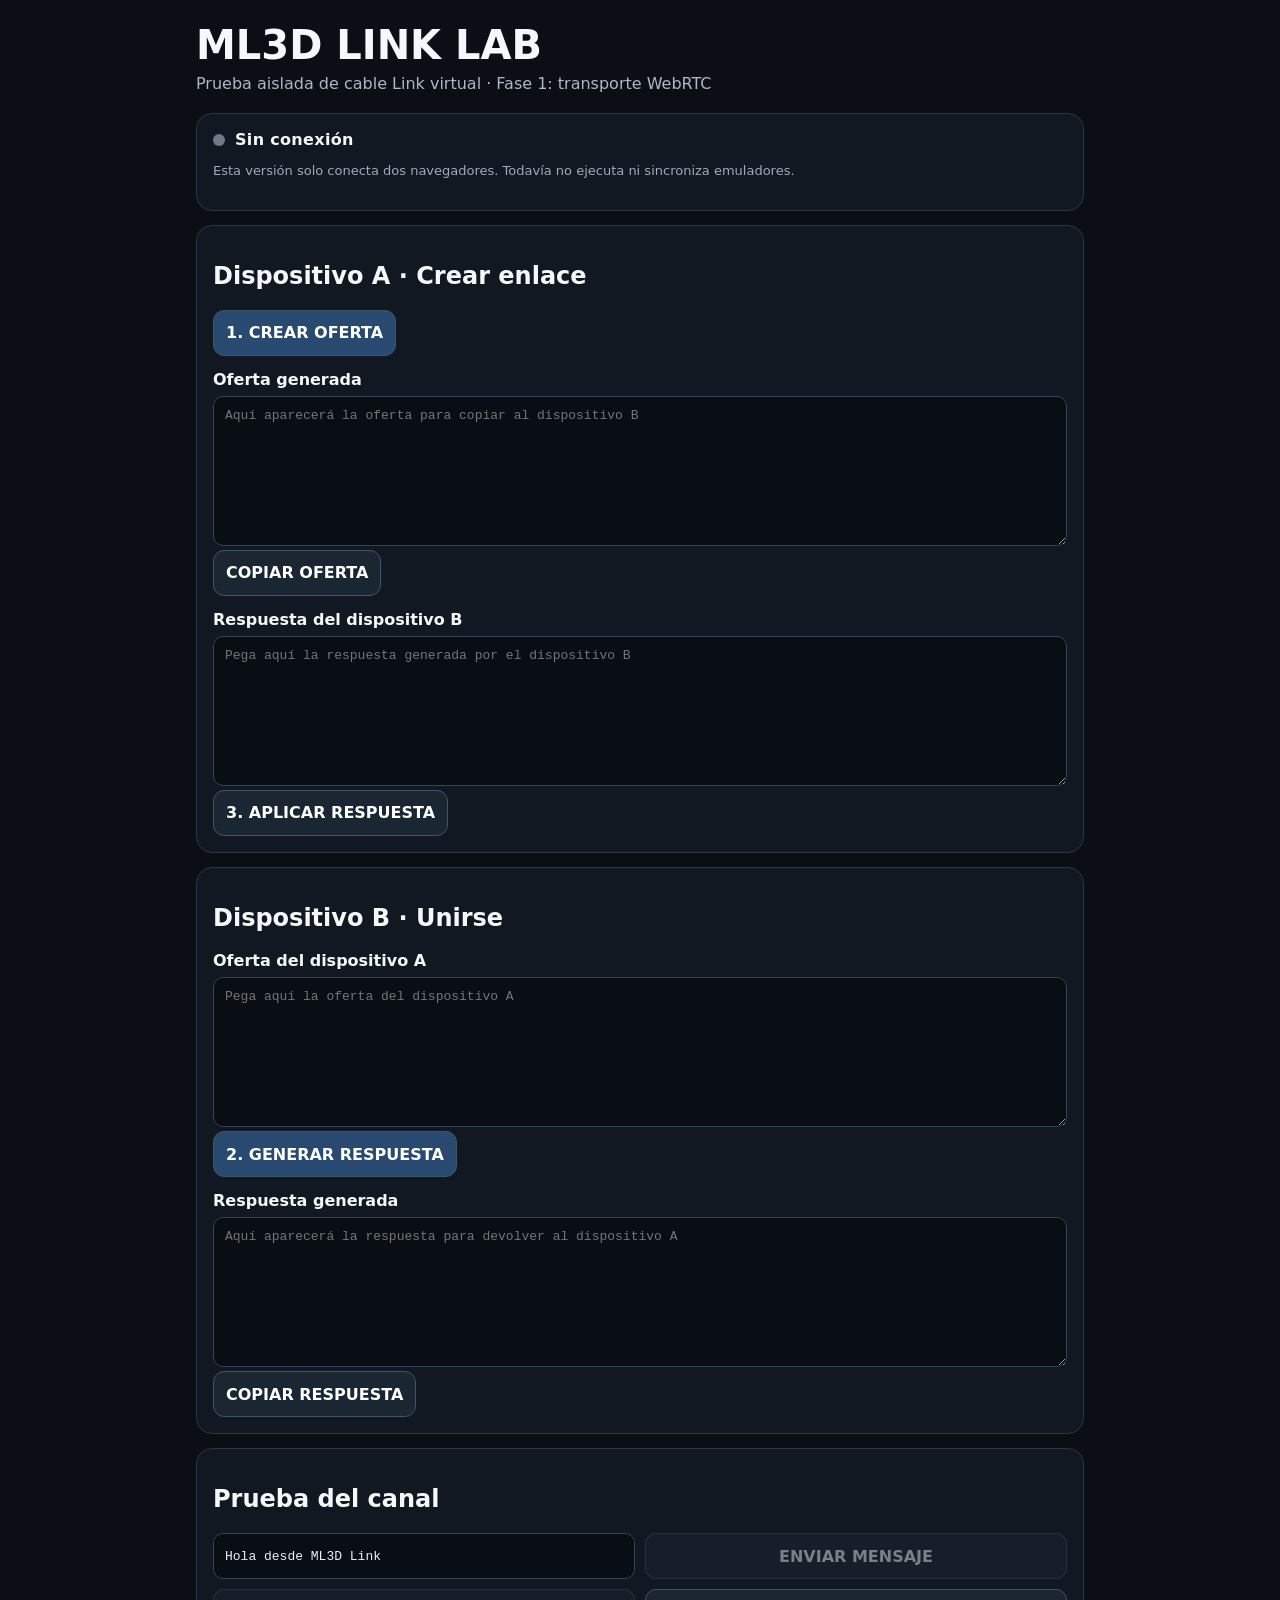
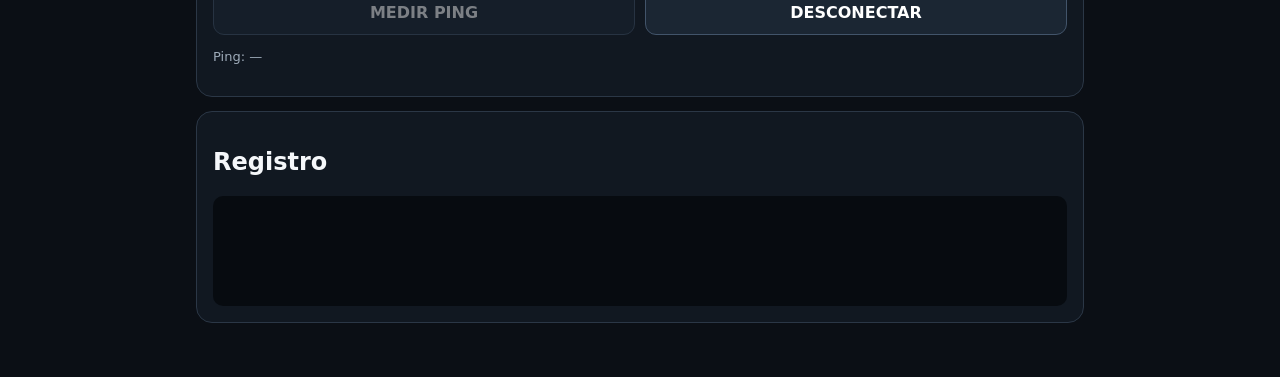
==== link-lab/index.html @ e680fbd0 "Añade interfaz inicial de ML3D Link Lab" ====
<!doctype html>
<html lang="es">
<head>
  <meta charset="utf-8">
  <meta name="viewport" content="width=device-width,initial-scale=1,viewport-fit=cover">
  <meta name="theme-color" content="#0b0f15">
  <title>ML3D Link Lab</title>
  <style>
    * { box-sizing: border-box; }
    body {
      margin: 0;
      min-height: 100vh;
      font-family: system-ui, -apple-system, BlinkMacSystemFont, "Segoe UI", sans-serif;
      background: #0b0f15;
      color: #f5f7fa;
    }
    main { width: min(920px, 100%); margin: 0 auto; padding: 22px 16px 40px; }
    h1 { margin: 0 0 6px; font-size: clamp(25px, 6vw, 40px); }
    .subtitle { margin: 0 0 20px; color: #aeb8c5; }
    .card {
      border: 1px solid #2b3746;
      border-radius: 16px;
      background: #111821;
      padding: 16px;
      margin: 14px 0;
    }
    .status {
      display: flex;
      align-items: center;
      gap: 10px;
      font-weight: 800;
      letter-spacing: .02em;
    }
    .dot { width: 12px; height: 12px; border-radius: 50%; background: #707986; }
    body[data-link-state="connecting"] .dot { background: #e6b84b; }
    body[data-link-state="connected"] .dot { background: #49c873; }
    body[data-link-state="error"] .dot { background: #df5a62; }
    .row { display: grid; grid-template-columns: repeat(2, minmax(0,1fr)); gap: 10px; }
    button {
      min-height: 46px;
      border: 1px solid #42546a;
      border-radius: 11px;
      background: #1b2633;
      color: white;
      font: inherit;
      font-weight: 750;
      padding: 10px 12px;
      cursor: pointer;
    }
    button.primary { background: #294a70; }
    button:disabled { opacity: .45; cursor: default; }
    textarea, input {
      width: 100%;
      border: 1px solid #344355;
      border-radius: 10px;
      background: #090e14;
      color: #eaf1f8;
      font: 13px ui-monospace, SFMono-Regular, Menlo, Consolas, monospace;
      padding: 11px;
    }
    textarea { min-height: 150px; resize: vertical; }
    label { display: block; margin: 14px 0 7px; font-weight: 700; }
    .hint { color: #9eabb9; font-size: 13px; line-height: 1.45; }
    #log {
      min-height: 110px;
      max-height: 260px;
      overflow: auto;
      white-space: pre-wrap;
      background: #070b10;
      border-radius: 10px;
      padding: 11px;
      color: #a9d3ff;
      font: 12px ui-monospace, SFMono-Regular, Menlo, Consolas, monospace;
    }
    @media (max-width: 640px) { .row { grid-template-columns: 1fr; } }
  </style>
</head>
<body data-link-state="idle">
<main>
  <h1>ML3D LINK LAB</h1>
  <p class="subtitle">Prueba aislada de cable Link virtual · Fase 1: transporte WebRTC</p>

  <section class="card">
    <div class="status"><span class="dot"></span><span id="statusText">Sin conexión</span></div>
    <p class="hint">Esta versión solo conecta dos navegadores. Todavía no ejecuta ni sincroniza emuladores.</p>
  </section>

  <section class="card">
    <h2>Dispositivo A · Crear enlace</h2>
    <button id="createOffer" class="primary">1. CREAR OFERTA</button>
    <label for="localOffer">Oferta generada</label>
    <textarea id="localOffer" readonly placeholder="Aquí aparecerá la oferta para copiar al dispositivo B"></textarea>
    <button id="copyOffer">COPIAR OFERTA</button>

    <label for="remoteAnswer">Respuesta del dispositivo B</label>
    <textarea id="remoteAnswer" placeholder="Pega aquí la respuesta generada por el dispositivo B"></textarea>
    <button id="applyAnswer">3. APLICAR RESPUESTA</button>
  </section>

  <section class="card">
    <h2>Dispositivo B · Unirse</h2>
    <label for="remoteOffer">Oferta del dispositivo A</label>
    <textarea id="remoteOffer" placeholder="Pega aquí la oferta del dispositivo A"></textarea>
    <button id="createAnswer" class="primary">2. GENERAR RESPUESTA</button>

    <label for="localAnswer">Respuesta generada</label>
    <textarea id="localAnswer" readonly placeholder="Aquí aparecerá la respuesta para devolver al dispositivo A"></textarea>
    <button id="copyAnswer">COPIAR RESPUESTA</button>
  </section>

  <section class="card">
    <h2>Prueba del canal</h2>
    <div class="row">
      <input id="message" value="Hola desde ML3D Link" aria-label="Mensaje de prueba">
      <button id="send" disabled>ENVIAR MENSAJE</button>
    </div>
    <div class="row" style="margin-top:10px">
      <button id="ping" disabled>MEDIR PING</button>
      <button id="disconnect">DESCONECTAR</button>
    </div>
    <p id="pingResult" class="hint">Ping: —</p>
  </section>

  <section class="card">
    <h2>Registro</h2>
    <div id="log"></div>
  </section>
</main>
<script src="link-lab.js?v=1"></script>
</body>
</html>
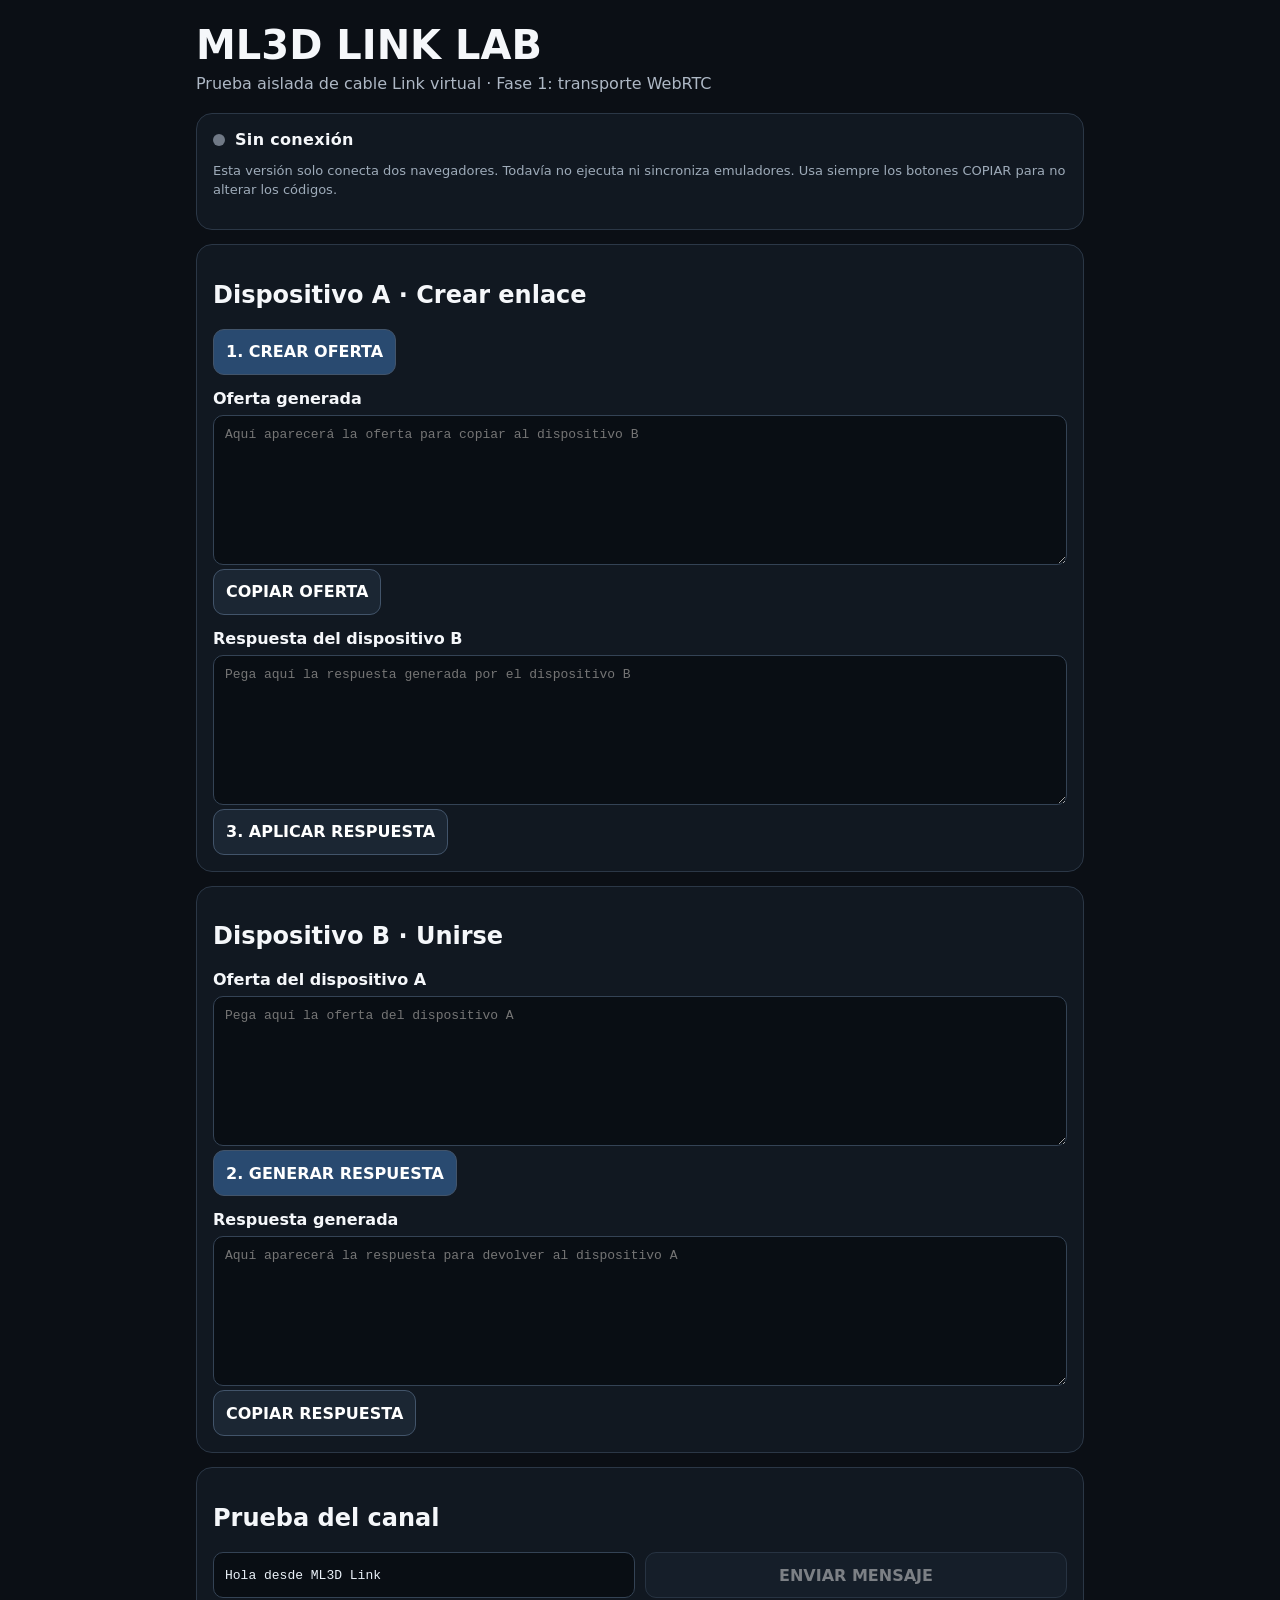
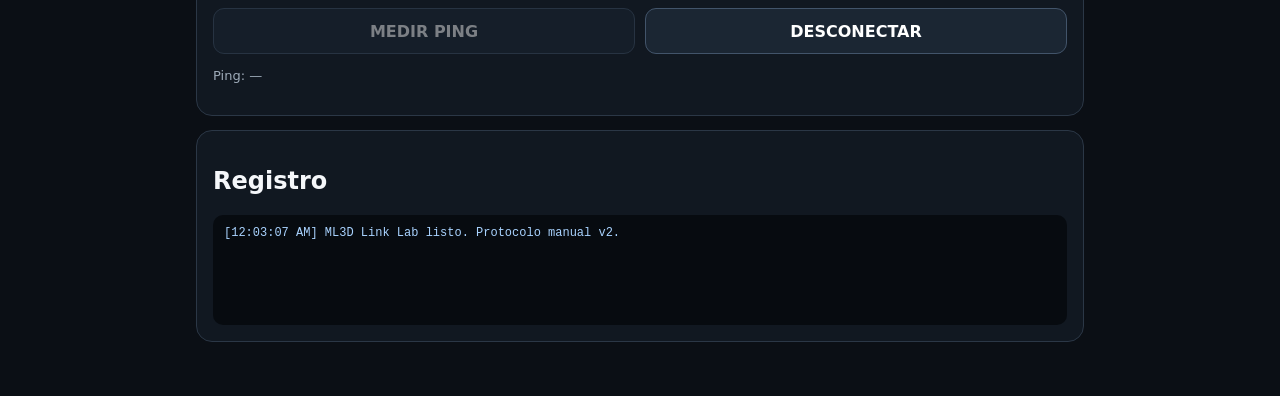
==== commit e3a3be45: "Muestra errores detallados del enlace manual" ====
--- a/link-lab/index.html
+++ b/link-lab/index.html
@@ -61,6 +61,17 @@
     textarea { min-height: 150px; resize: vertical; }
     label { display: block; margin: 14px 0 7px; font-weight: 700; }
     .hint { color: #9eabb9; font-size: 13px; line-height: 1.45; }
+    .error-detail {
+      margin: 12px 0 0;
+      border: 1px solid #7f3f45;
+      border-radius: 10px;
+      background: #251216;
+      color: #ffc7cc;
+      padding: 10px 12px;
+      white-space: pre-wrap;
+      overflow-wrap: anywhere;
+      font: 12px ui-monospace, SFMono-Regular, Menlo, Consolas, monospace;
+    }
     #log {
       min-height: 110px;
       max-height: 260px;
@@ -82,7 +93,8 @@
 
   <section class="card">
     <div class="status"><span class="dot"></span><span id="statusText">Sin conexión</span></div>
-    <p class="hint">Esta versión solo conecta dos navegadores. Todavía no ejecuta ni sincroniza emuladores.</p>
+    <p id="errorDetail" class="error-detail" hidden></p>
+    <p class="hint">Esta versión solo conecta dos navegadores. Todavía no ejecuta ni sincroniza emuladores. Usa siempre los botones COPIAR para no alterar los códigos.</p>
   </section>
 
   <section class="card">
@@ -126,6 +138,6 @@
     <div id="log"></div>
   </section>
 </main>
-<script src="link-lab.js?v=1"></script>
+<script src="link-lab.js?v=2"></script>
 </body>
 </html>
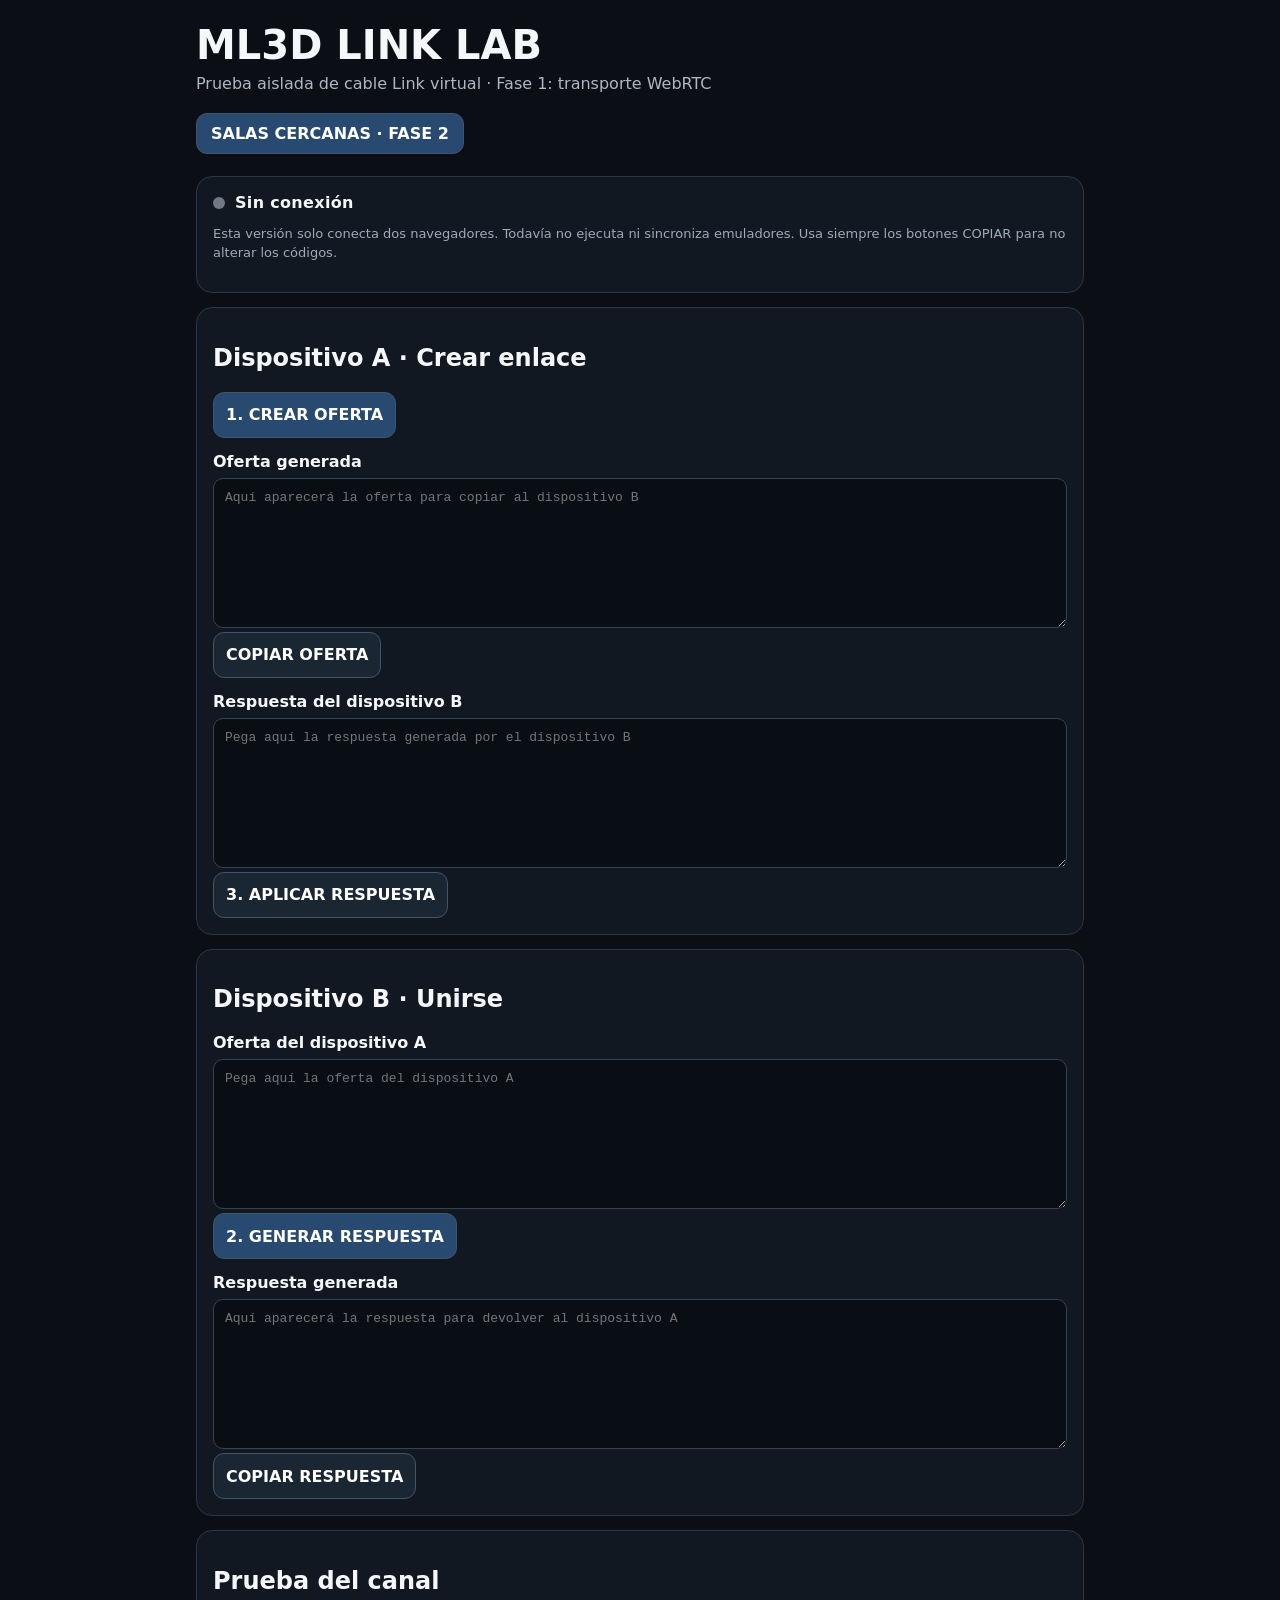
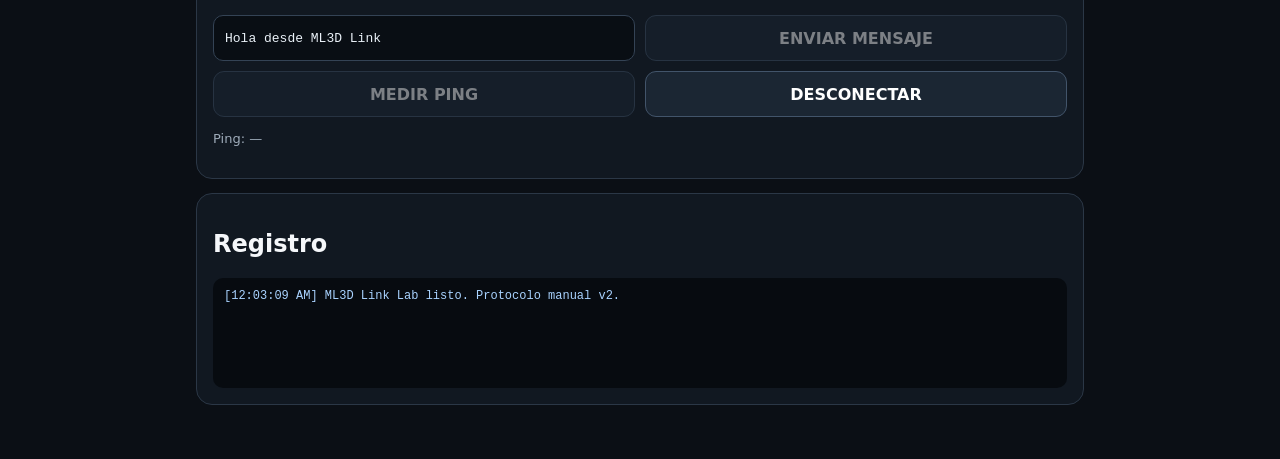
==== commit e08ee5a8: "Enlaza el modo de salas cercanas desde Link Lab" ====
--- a/link-lab/index.html
+++ b/link-lab/index.html
@@ -7,82 +7,27 @@
   <title>ML3D Link Lab</title>
   <style>
     * { box-sizing: border-box; }
-    body {
-      margin: 0;
-      min-height: 100vh;
-      font-family: system-ui, -apple-system, BlinkMacSystemFont, "Segoe UI", sans-serif;
-      background: #0b0f15;
-      color: #f5f7fa;
-    }
+    body { margin: 0; min-height: 100vh; font-family: system-ui, -apple-system, BlinkMacSystemFont, "Segoe UI", sans-serif; background: #0b0f15; color: #f5f7fa; }
     main { width: min(920px, 100%); margin: 0 auto; padding: 22px 16px 40px; }
     h1 { margin: 0 0 6px; font-size: clamp(25px, 6vw, 40px); }
     .subtitle { margin: 0 0 20px; color: #aeb8c5; }
-    .card {
-      border: 1px solid #2b3746;
-      border-radius: 16px;
-      background: #111821;
-      padding: 16px;
-      margin: 14px 0;
-    }
-    .status {
-      display: flex;
-      align-items: center;
-      gap: 10px;
-      font-weight: 800;
-      letter-spacing: .02em;
-    }
+    .card { border: 1px solid #2b3746; border-radius: 16px; background: #111821; padding: 16px; margin: 14px 0; }
+    .status { display: flex; align-items: center; gap: 10px; font-weight: 800; letter-spacing: .02em; }
     .dot { width: 12px; height: 12px; border-radius: 50%; background: #707986; }
     body[data-link-state="connecting"] .dot { background: #e6b84b; }
     body[data-link-state="connected"] .dot { background: #49c873; }
     body[data-link-state="error"] .dot { background: #df5a62; }
     .row { display: grid; grid-template-columns: repeat(2, minmax(0,1fr)); gap: 10px; }
-    button {
-      min-height: 46px;
-      border: 1px solid #42546a;
-      border-radius: 11px;
-      background: #1b2633;
-      color: white;
-      font: inherit;
-      font-weight: 750;
-      padding: 10px 12px;
-      cursor: pointer;
-    }
+    button { min-height: 46px; border: 1px solid #42546a; border-radius: 11px; background: #1b2633; color: white; font: inherit; font-weight: 750; padding: 10px 12px; cursor: pointer; }
     button.primary { background: #294a70; }
     button:disabled { opacity: .45; cursor: default; }
-    textarea, input {
-      width: 100%;
-      border: 1px solid #344355;
-      border-radius: 10px;
-      background: #090e14;
-      color: #eaf1f8;
-      font: 13px ui-monospace, SFMono-Regular, Menlo, Consolas, monospace;
-      padding: 11px;
-    }
+    textarea, input { width: 100%; border: 1px solid #344355; border-radius: 10px; background: #090e14; color: #eaf1f8; font: 13px ui-monospace, SFMono-Regular, Menlo, Consolas, monospace; padding: 11px; }
     textarea { min-height: 150px; resize: vertical; }
     label { display: block; margin: 14px 0 7px; font-weight: 700; }
     .hint { color: #9eabb9; font-size: 13px; line-height: 1.45; }
-    .error-detail {
-      margin: 12px 0 0;
-      border: 1px solid #7f3f45;
-      border-radius: 10px;
-      background: #251216;
-      color: #ffc7cc;
-      padding: 10px 12px;
-      white-space: pre-wrap;
-      overflow-wrap: anywhere;
-      font: 12px ui-monospace, SFMono-Regular, Menlo, Consolas, monospace;
-    }
-    #log {
-      min-height: 110px;
-      max-height: 260px;
-      overflow: auto;
-      white-space: pre-wrap;
-      background: #070b10;
-      border-radius: 10px;
-      padding: 11px;
-      color: #a9d3ff;
-      font: 12px ui-monospace, SFMono-Regular, Menlo, Consolas, monospace;
-    }
+    .error-detail { margin: 12px 0 0; border: 1px solid #7f3f45; border-radius: 10px; background: #251216; color: #ffc7cc; padding: 10px 12px; white-space: pre-wrap; overflow-wrap: anywhere; font: 12px ui-monospace, SFMono-Regular, Menlo, Consolas, monospace; }
+    .rooms-link { display:inline-block; margin:0 0 8px; border:1px solid #42546a; border-radius:11px; padding:10px 14px; background:#294a70; color:white; text-decoration:none; font-weight:800; }
+    #log { min-height: 110px; max-height: 260px; overflow: auto; white-space: pre-wrap; background: #070b10; border-radius: 10px; padding: 11px; color: #a9d3ff; font: 12px ui-monospace, SFMono-Regular, Menlo, Consolas, monospace; }
     @media (max-width: 640px) { .row { grid-template-columns: 1fr; } }
   </style>
 </head>
@@ -90,6 +35,7 @@
 <main>
   <h1>ML3D LINK LAB</h1>
   <p class="subtitle">Prueba aislada de cable Link virtual · Fase 1: transporte WebRTC</p>
+  <a class="rooms-link" href="rooms.html">SALAS CERCANAS · FASE 2</a>
 
   <section class="card">
     <div class="status"><span class="dot"></span><span id="statusText">Sin conexión</span></div>
@@ -103,7 +49,6 @@
     <label for="localOffer">Oferta generada</label>
     <textarea id="localOffer" readonly placeholder="Aquí aparecerá la oferta para copiar al dispositivo B"></textarea>
     <button id="copyOffer">COPIAR OFERTA</button>
-
     <label for="remoteAnswer">Respuesta del dispositivo B</label>
     <textarea id="remoteAnswer" placeholder="Pega aquí la respuesta generada por el dispositivo B"></textarea>
     <button id="applyAnswer">3. APLICAR RESPUESTA</button>
@@ -114,7 +59,6 @@
     <label for="remoteOffer">Oferta del dispositivo A</label>
     <textarea id="remoteOffer" placeholder="Pega aquí la oferta del dispositivo A"></textarea>
     <button id="createAnswer" class="primary">2. GENERAR RESPUESTA</button>
-
     <label for="localAnswer">Respuesta generada</label>
     <textarea id="localAnswer" readonly placeholder="Aquí aparecerá la respuesta para devolver al dispositivo A"></textarea>
     <button id="copyAnswer">COPIAR RESPUESTA</button>
@@ -122,21 +66,11 @@
 
   <section class="card">
     <h2>Prueba del canal</h2>
-    <div class="row">
-      <input id="message" value="Hola desde ML3D Link" aria-label="Mensaje de prueba">
-      <button id="send" disabled>ENVIAR MENSAJE</button>
-    </div>
-    <div class="row" style="margin-top:10px">
-      <button id="ping" disabled>MEDIR PING</button>
-      <button id="disconnect">DESCONECTAR</button>
-    </div>
+    <div class="row"><input id="message" value="Hola desde ML3D Link" aria-label="Mensaje de prueba"><button id="send" disabled>ENVIAR MENSAJE</button></div>
+    <div class="row" style="margin-top:10px"><button id="ping" disabled>MEDIR PING</button><button id="disconnect">DESCONECTAR</button></div>
     <p id="pingResult" class="hint">Ping: —</p>
   </section>
-
-  <section class="card">
-    <h2>Registro</h2>
-    <div id="log"></div>
-  </section>
+  <section class="card"><h2>Registro</h2><div id="log"></div></section>
 </main>
 <script src="link-lab.js?v=2"></script>
 </body>
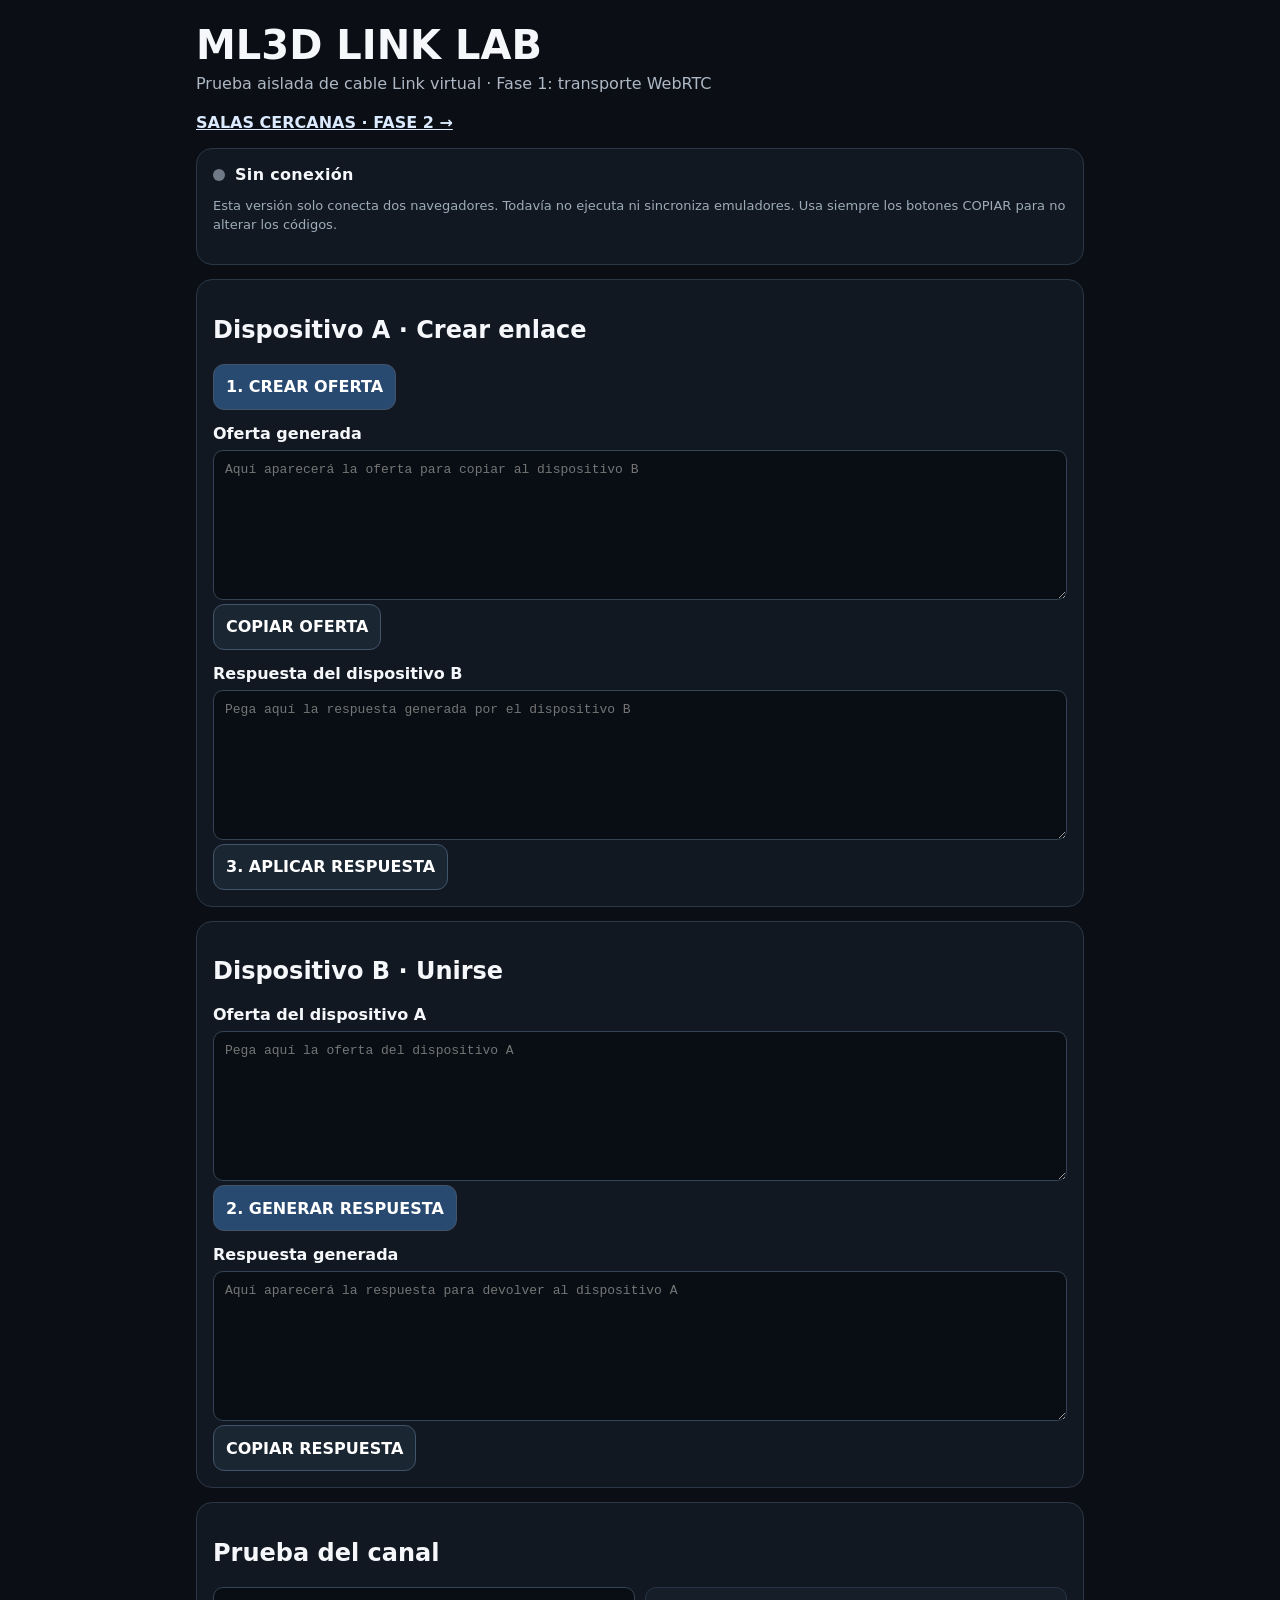
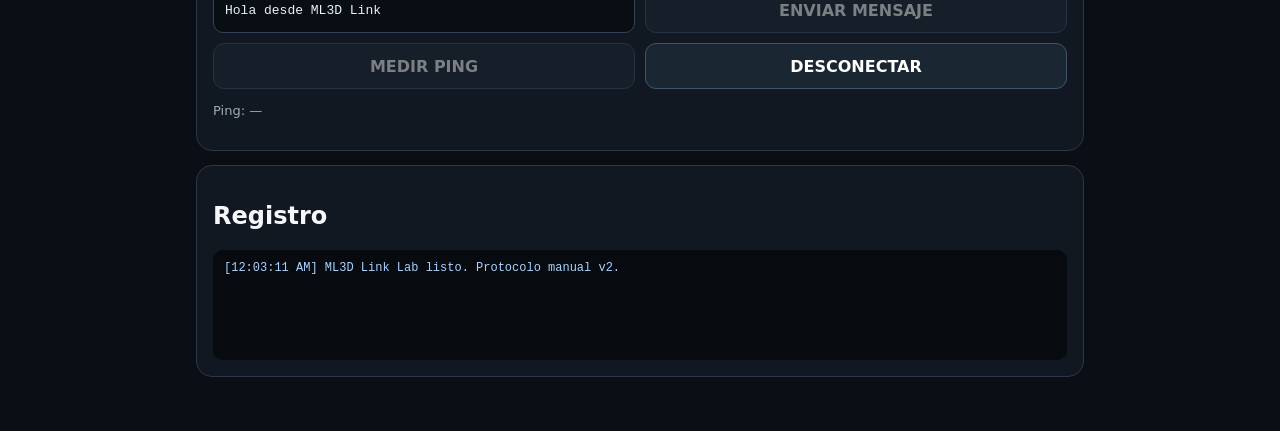
==== commit 7b4abb9a: "Reduce el cambio del enlace a salas cercanas" ====
--- a/link-lab/index.html
+++ b/link-lab/index.html
@@ -7,27 +7,82 @@
   <title>ML3D Link Lab</title>
   <style>
     * { box-sizing: border-box; }
-    body { margin: 0; min-height: 100vh; font-family: system-ui, -apple-system, BlinkMacSystemFont, "Segoe UI", sans-serif; background: #0b0f15; color: #f5f7fa; }
+    body {
+      margin: 0;
+      min-height: 100vh;
+      font-family: system-ui, -apple-system, BlinkMacSystemFont, "Segoe UI", sans-serif;
+      background: #0b0f15;
+      color: #f5f7fa;
+    }
     main { width: min(920px, 100%); margin: 0 auto; padding: 22px 16px 40px; }
     h1 { margin: 0 0 6px; font-size: clamp(25px, 6vw, 40px); }
     .subtitle { margin: 0 0 20px; color: #aeb8c5; }
-    .card { border: 1px solid #2b3746; border-radius: 16px; background: #111821; padding: 16px; margin: 14px 0; }
-    .status { display: flex; align-items: center; gap: 10px; font-weight: 800; letter-spacing: .02em; }
+    .card {
+      border: 1px solid #2b3746;
+      border-radius: 16px;
+      background: #111821;
+      padding: 16px;
+      margin: 14px 0;
+    }
+    .status {
+      display: flex;
+      align-items: center;
+      gap: 10px;
+      font-weight: 800;
+      letter-spacing: .02em;
+    }
     .dot { width: 12px; height: 12px; border-radius: 50%; background: #707986; }
     body[data-link-state="connecting"] .dot { background: #e6b84b; }
     body[data-link-state="connected"] .dot { background: #49c873; }
     body[data-link-state="error"] .dot { background: #df5a62; }
     .row { display: grid; grid-template-columns: repeat(2, minmax(0,1fr)); gap: 10px; }
-    button { min-height: 46px; border: 1px solid #42546a; border-radius: 11px; background: #1b2633; color: white; font: inherit; font-weight: 750; padding: 10px 12px; cursor: pointer; }
+    button {
+      min-height: 46px;
+      border: 1px solid #42546a;
+      border-radius: 11px;
+      background: #1b2633;
+      color: white;
+      font: inherit;
+      font-weight: 750;
+      padding: 10px 12px;
+      cursor: pointer;
+    }
     button.primary { background: #294a70; }
     button:disabled { opacity: .45; cursor: default; }
-    textarea, input { width: 100%; border: 1px solid #344355; border-radius: 10px; background: #090e14; color: #eaf1f8; font: 13px ui-monospace, SFMono-Regular, Menlo, Consolas, monospace; padding: 11px; }
+    textarea, input {
+      width: 100%;
+      border: 1px solid #344355;
+      border-radius: 10px;
+      background: #090e14;
+      color: #eaf1f8;
+      font: 13px ui-monospace, SFMono-Regular, Menlo, Consolas, monospace;
+      padding: 11px;
+    }
     textarea { min-height: 150px; resize: vertical; }
     label { display: block; margin: 14px 0 7px; font-weight: 700; }
     .hint { color: #9eabb9; font-size: 13px; line-height: 1.45; }
-    .error-detail { margin: 12px 0 0; border: 1px solid #7f3f45; border-radius: 10px; background: #251216; color: #ffc7cc; padding: 10px 12px; white-space: pre-wrap; overflow-wrap: anywhere; font: 12px ui-monospace, SFMono-Regular, Menlo, Consolas, monospace; }
-    .rooms-link { display:inline-block; margin:0 0 8px; border:1px solid #42546a; border-radius:11px; padding:10px 14px; background:#294a70; color:white; text-decoration:none; font-weight:800; }
-    #log { min-height: 110px; max-height: 260px; overflow: auto; white-space: pre-wrap; background: #070b10; border-radius: 10px; padding: 11px; color: #a9d3ff; font: 12px ui-monospace, SFMono-Regular, Menlo, Consolas, monospace; }
+    .error-detail {
+      margin: 12px 0 0;
+      border: 1px solid #7f3f45;
+      border-radius: 10px;
+      background: #251216;
+      color: #ffc7cc;
+      padding: 10px 12px;
+      white-space: pre-wrap;
+      overflow-wrap: anywhere;
+      font: 12px ui-monospace, SFMono-Regular, Menlo, Consolas, monospace;
+    }
+    #log {
+      min-height: 110px;
+      max-height: 260px;
+      overflow: auto;
+      white-space: pre-wrap;
+      background: #070b10;
+      border-radius: 10px;
+      padding: 11px;
+      color: #a9d3ff;
+      font: 12px ui-monospace, SFMono-Regular, Menlo, Consolas, monospace;
+    }
     @media (max-width: 640px) { .row { grid-template-columns: 1fr; } }
   </style>
 </head>
@@ -35,7 +90,7 @@
 <main>
   <h1>ML3D LINK LAB</h1>
   <p class="subtitle">Prueba aislada de cable Link virtual · Fase 1: transporte WebRTC</p>
-  <a class="rooms-link" href="rooms.html">SALAS CERCANAS · FASE 2</a>
+  <p><a href="rooms.html" style="color:#dceaff;font-weight:800">SALAS CERCANAS · FASE 2 →</a></p>
 
   <section class="card">
     <div class="status"><span class="dot"></span><span id="statusText">Sin conexión</span></div>
@@ -49,6 +104,7 @@
     <label for="localOffer">Oferta generada</label>
     <textarea id="localOffer" readonly placeholder="Aquí aparecerá la oferta para copiar al dispositivo B"></textarea>
     <button id="copyOffer">COPIAR OFERTA</button>
+
     <label for="remoteAnswer">Respuesta del dispositivo B</label>
     <textarea id="remoteAnswer" placeholder="Pega aquí la respuesta generada por el dispositivo B"></textarea>
     <button id="applyAnswer">3. APLICAR RESPUESTA</button>
@@ -59,6 +115,7 @@
     <label for="remoteOffer">Oferta del dispositivo A</label>
     <textarea id="remoteOffer" placeholder="Pega aquí la oferta del dispositivo A"></textarea>
     <button id="createAnswer" class="primary">2. GENERAR RESPUESTA</button>
+
     <label for="localAnswer">Respuesta generada</label>
     <textarea id="localAnswer" readonly placeholder="Aquí aparecerá la respuesta para devolver al dispositivo A"></textarea>
     <button id="copyAnswer">COPIAR RESPUESTA</button>
@@ -66,11 +123,21 @@
 
   <section class="card">
     <h2>Prueba del canal</h2>
-    <div class="row"><input id="message" value="Hola desde ML3D Link" aria-label="Mensaje de prueba"><button id="send" disabled>ENVIAR MENSAJE</button></div>
-    <div class="row" style="margin-top:10px"><button id="ping" disabled>MEDIR PING</button><button id="disconnect">DESCONECTAR</button></div>
+    <div class="row">
+      <input id="message" value="Hola desde ML3D Link" aria-label="Mensaje de prueba">
+      <button id="send" disabled>ENVIAR MENSAJE</button>
+    </div>
+    <div class="row" style="margin-top:10px">
+      <button id="ping" disabled>MEDIR PING</button>
+      <button id="disconnect">DESCONECTAR</button>
+    </div>
     <p id="pingResult" class="hint">Ping: —</p>
   </section>
-  <section class="card"><h2>Registro</h2><div id="log"></div></section>
+
+  <section class="card">
+    <h2>Registro</h2>
+    <div id="log"></div>
+  </section>
 </main>
 <script src="link-lab.js?v=2"></script>
 </body>
